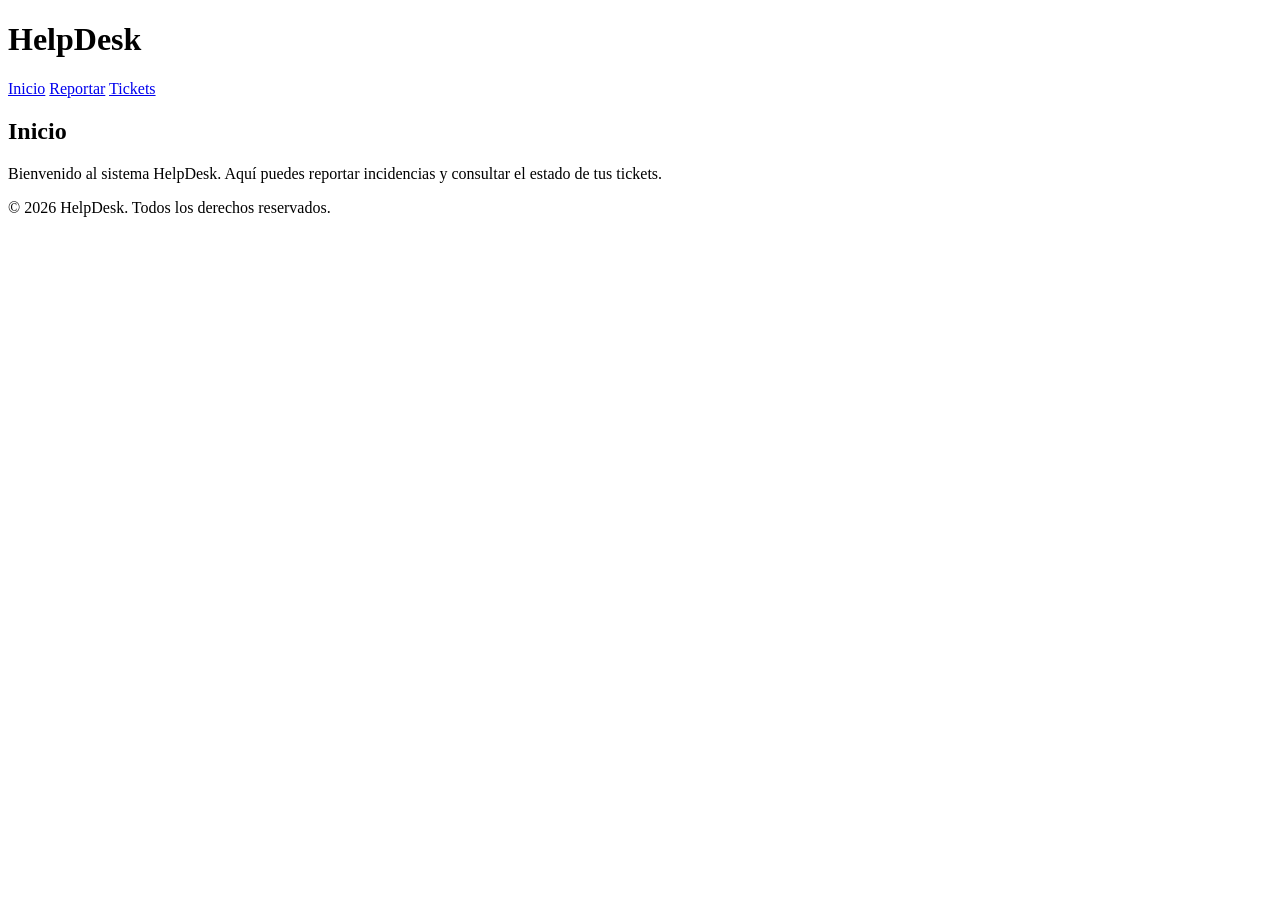
==== index.html @ 75b78d47 "Maquetación HTML inicial" ====
<!DOCTYPE html>
<html lang="es">
<head>
  <meta charset="UTF-8">
  <meta name="viewport" content="width=device-width, initial-scale=1.0">
  <title>HelpDesk - Inicio</title>
</head>
<body>
  <header>
    <h1>HelpDesk</h1>
    <nav>
      <a href="index.html">Inicio</a>
      <a href="reportar.html">Reportar</a>
      <a href="tickets.html">Tickets</a>
    </nav>
  </header>

  <main>
    <section>
      <h2>Inicio</h2>
      <p>Bienvenido al sistema HelpDesk. Aquí puedes reportar incidencias y consultar el estado de tus tickets.</p>
    </section>
  </main>

  <footer>
    <p>&copy; 2026 HelpDesk. Todos los derechos reservados.</p>
  </footer>
</body>
</html>
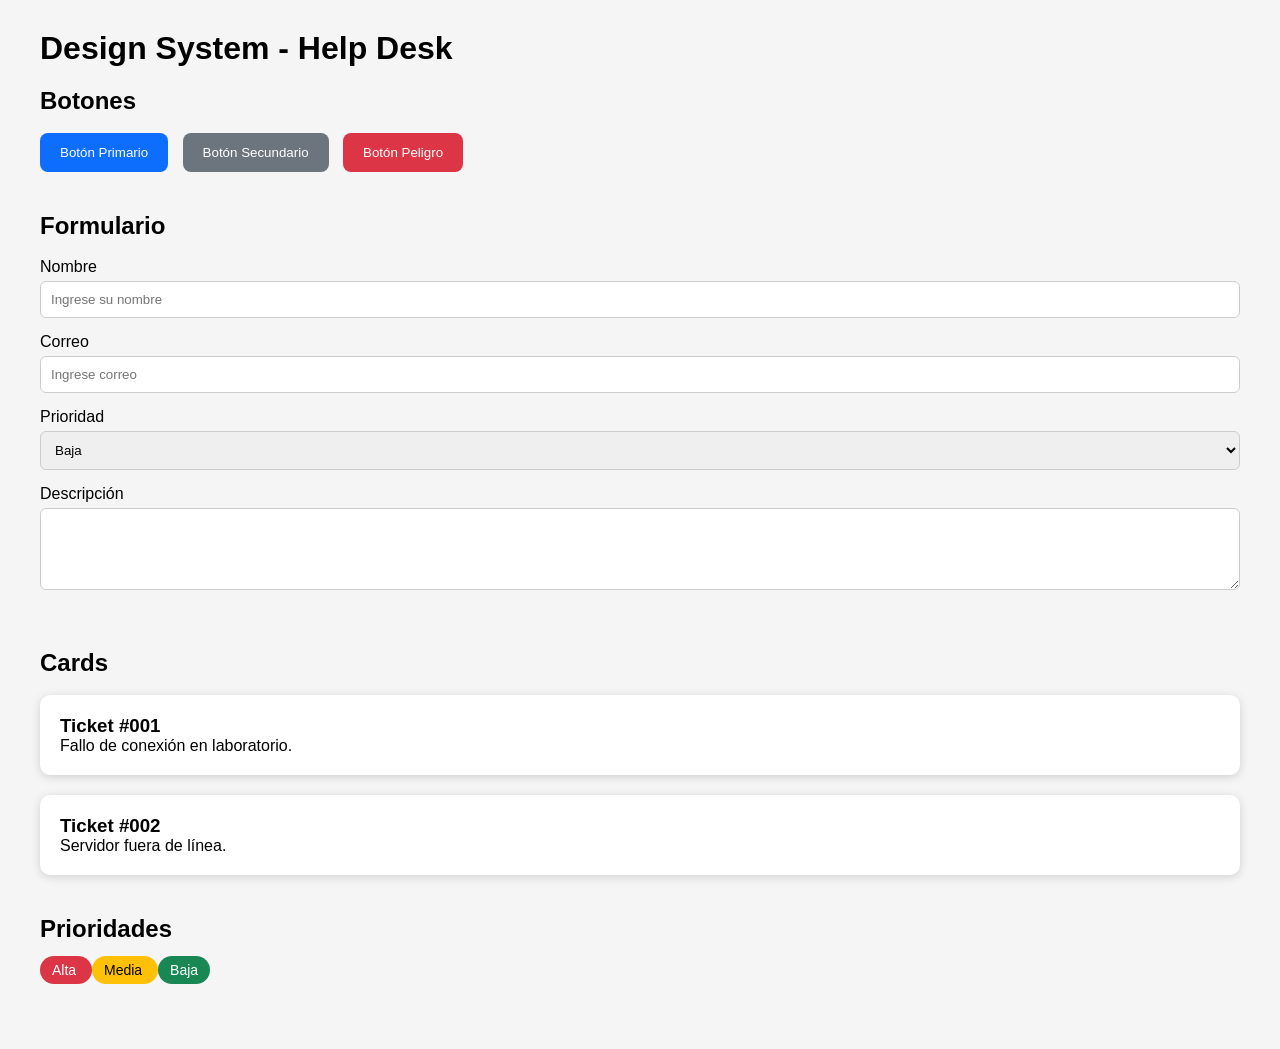
==== commit 1774113a: "Actividad 5 UI Kit" ====
--- a/index.html
+++ b/index.html
@@ -1,29 +1,132 @@
 <!DOCTYPE html>
 <html lang="es">
+
 <head>
-  <meta charset="UTF-8">
-  <meta name="viewport" content="width=device-width, initial-scale=1.0">
-  <title>HelpDesk - Inicio</title>
+<meta charset="UTF-8">
+<meta name="viewport" content="width=device-width, initial-scale=1.0">
+<title>UI Kit Help Desk</title>
+
+<link rel="stylesheet" href="style.css">
+
 </head>
+
 <body>
-  <header>
-    <h1>HelpDesk</h1>
-    <nav>
-      <a href="index.html">Inicio</a>
-      <a href="reportar.html">Reportar</a>
-      <a href="tickets.html">Tickets</a>
-    </nav>
-  </header>
 
-  <main>
-    <section>
-      <h2>Inicio</h2>
-      <p>Bienvenido al sistema HelpDesk. Aquí puedes reportar incidencias y consultar el estado de tus tickets.</p>
-    </section>
-  </main>
+<div class="container">
 
-  <footer>
-    <p>&copy; 2026 HelpDesk. Todos los derechos reservados.</p>
-  </footer>
+<h1>Design System - Help Desk</h1>
+
+<!-- BOTONES -->
+
+<div class="section">
+
+<h2>Botones</h2>
+
+<br>
+
+<button class="btn btn-primary">
+Botón Primario
+</button>
+
+<button class="btn btn-secondary">
+Botón Secundario
+</button>
+
+<button class="btn btn-danger">
+Botón Peligro
+</button>
+
+</div>
+
+<!-- FORMULARIO -->
+
+<div class="section">
+
+<h2>Formulario</h2>
+
+<br>
+
+<form>
+
+<label>Nombre</label>
+
+<input type="text" placeholder="Ingrese su nombre">
+
+<label>Correo</label>
+
+<input type="email" placeholder="Ingrese correo">
+
+<label>Prioridad</label>
+
+<select>
+
+<option>Baja</option>
+<option>Media</option>
+<option>Alta</option>
+
+</select>
+
+<label>Descripción</label>
+
+<textarea rows="4"></textarea>
+
+</form>
+
+</div>
+
+<!-- CARDS -->
+
+<div class="section">
+
+<h2>Cards</h2>
+
+<br>
+
+<div class="card">
+
+<h3>Ticket #001</h3>
+
+<p>
+Fallo de conexión en laboratorio.
+</p>
+
+</div>
+
+<div class="card">
+
+<h3>Ticket #002</h3>
+
+<p>
+Servidor fuera de línea.
+</p>
+
+</div>
+
+</div>
+
+<!-- BADGES -->
+
+<div class="section">
+
+<h2>Prioridades</h2>
+
+<br>
+
+<span class="badge alta">
+Alta
+</span>
+
+<span class="badge media">
+Media
+</span>
+
+<span class="badge baja">
+Baja
+</span>
+
+</div>
+
+</div>
+
 </body>
-</html>+</html>
--- a/style.css
+++ b/style.css
@@ -0,0 +1,137 @@
+
+/* =========================
+   VARIABLES DEL SISTEMA
+========================= */
+
+:root{
+    --primary:#0d6efd;
+    --secondary:#6c757d;
+    --success:#198754;
+    --warning:#ffc107;
+    --danger:#dc3545;
+    --light:#f8f9fa;
+    --dark:#212529;
+
+    --font-main: Arial, sans-serif;
+}
+
+/* =========================
+   CONFIGURACIÓN GENERAL
+========================= */
+
+*{
+    margin:0;
+    padding:0;
+    box-sizing:border-box;
+}
+
+body{
+    font-family:var(--font-main);
+    background:#f5f5f5;
+    padding:30px;
+}
+
+.container{
+    max-width:1200px;
+    margin:auto;
+}
+
+h1{
+    margin-bottom:20px;
+}
+
+.section{
+    margin-bottom:40px;
+}
+
+/* =========================
+   BOTONES
+========================= */
+
+.btn{
+    padding:12px 20px;
+    border:none;
+    border-radius:8px;
+    color:white;
+    cursor:pointer;
+    margin-right:10px;
+}
+
+.btn-primary{
+    background:var(--primary);
+}
+
+.btn-secondary{
+    background:var(--secondary);
+}
+
+.btn-danger{
+    background:var(--danger);
+}
+
+.btn:hover{
+    opacity:.8;
+}
+
+.btn:focus{
+    outline:3px solid #000;
+}
+
+/* =========================
+   FORMULARIOS
+========================= */
+
+input,
+select,
+textarea{
+    width:100%;
+    padding:10px;
+    margin-top:5px;
+    margin-bottom:15px;
+    border:1px solid #ccc;
+    border-radius:6px;
+}
+
+input:focus,
+select:focus,
+textarea:focus{
+    outline:none;
+    box-shadow:0 0 5px var(--primary);
+}
+
+/* =========================
+   CARDS
+========================= */
+
+.card{
+    background:white;
+    padding:20px;
+    border-radius:10px;
+    box-shadow:0 2px 10px rgba(0,0,0,.15);
+    margin-bottom:20px;
+}
+
+/* =========================
+   BADGES
+========================= */
+
+.badge{
+    padding:6px 12px;
+    border-radius:20px;
+    color:white;
+    font-size:14px;
+}
+
+.alta{
+    background:var(--danger);
+}
+
+.media{
+    background:var(--warning);
+    color:black;
+}
+
+.baja{
+    background:var(--success);
+}
+
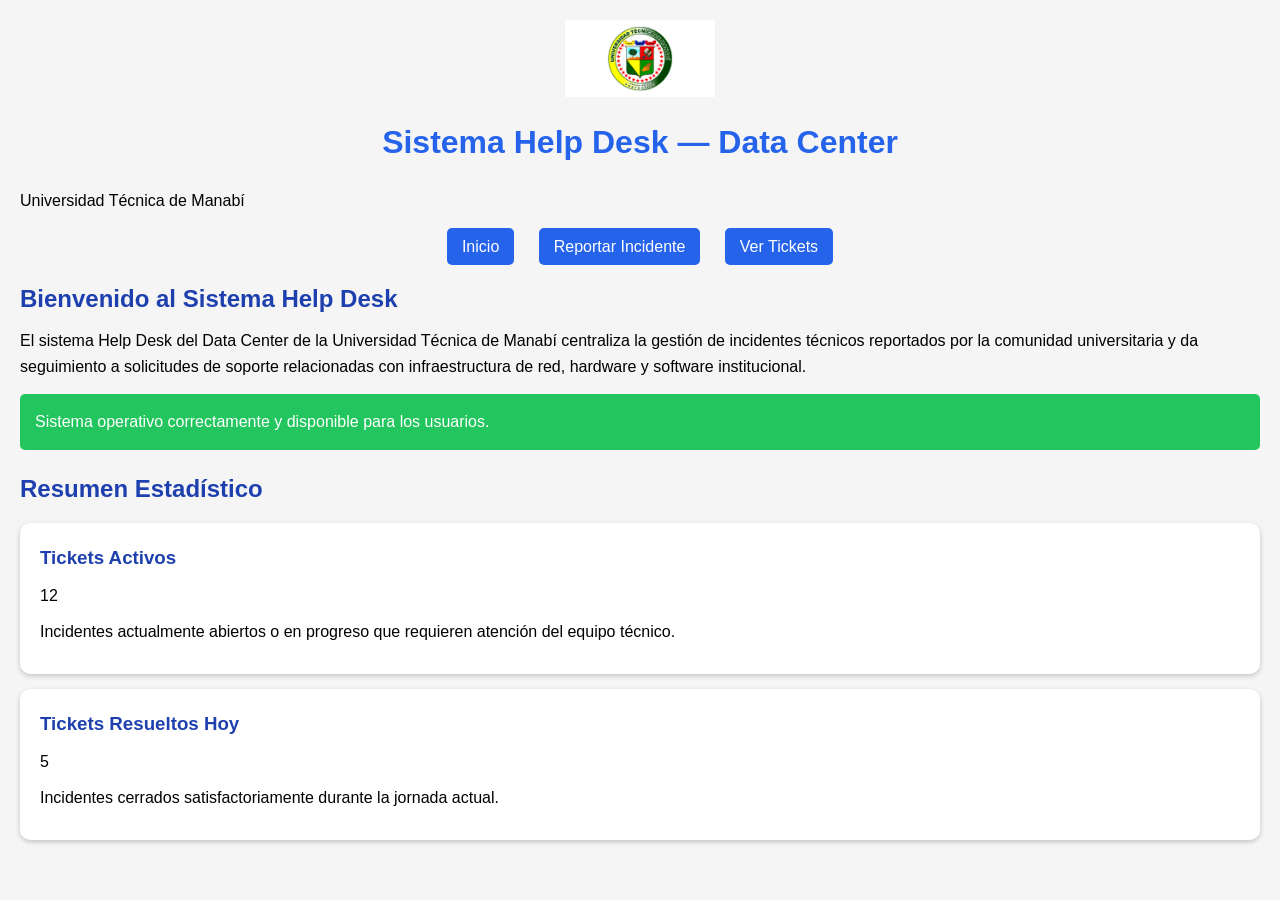
==== commit 26a918b5: "Reorganize structure to match required format" ====
--- a/index.html
+++ b/index.html
@@ -1,132 +1,58 @@
 <!DOCTYPE html>
+
 <html lang="es">
+<head>
+    <meta charset="UTF-8">
+    <meta name="viewport" content="width=device-width, initial-scale=1.0">
+    <title>Sistema Help Desk - Data Center</title>
 
-<head>
-<meta charset="UTF-8">
-<meta name="viewport" content="width=device-width, initial-scale=1.0">
-<title>UI Kit Help Desk</title>
 
 <link rel="stylesheet" href="style.css">
 
+
 </head>
-
 <body>
 
-<div class="container">
 
-<h1>Design System - Help Desk</h1>
+<img src="assets/img/logo.png" alt="Logo UTM" width="150">
 
-<!-- BOTONES -->
+<h1>Sistema Help Desk — Data Center</h1>
 
-<div class="section">
+<p>Universidad Técnica de Manabí</p>
 
-<h2>Botones</h2>
+<ul>
+    <li><a href="index.html">Inicio</a></li>
+    <li><a href="reportar.html">Reportar Incidente</a></li>
+    <li><a href="tickets.html">Ver Tickets</a></li>
+</ul>
 
-<br>
+<h2>Bienvenido al Sistema Help Desk</h2>
 
-<button class="btn btn-primary">
-Botón Primario
-</button>
+<p>
+    El sistema Help Desk del Data Center de la Universidad Técnica de Manabí
+    centraliza la gestión de incidentes técnicos reportados por la comunidad
+    universitaria y da seguimiento a solicitudes de soporte relacionadas con
+    infraestructura de red, hardware y software institucional.
+</p>
 
-<button class="btn btn-secondary">
-Botón Secundario
-</button>
-
-<button class="btn btn-danger">
-Botón Peligro
-</button>
-
+<div class="alerta-exito">
+    Sistema operativo correctamente y disponible para los usuarios.
 </div>
 
-<!-- FORMULARIO -->
-
-<div class="section">
-
-<h2>Formulario</h2>
-
-<br>
-
-<form>
-
-<label>Nombre</label>
-
-<input type="text" placeholder="Ingrese su nombre">
-
-<label>Correo</label>
-
-<input type="email" placeholder="Ingrese correo">
-
-<label>Prioridad</label>
-
-<select>
-
-<option>Baja</option>
-<option>Media</option>
-<option>Alta</option>
-
-</select>
-
-<label>Descripción</label>
-
-<textarea rows="4"></textarea>
-
-</form>
-
-</div>
-
-<!-- CARDS -->
-
-<div class="section">
-
-<h2>Cards</h2>
-
-<br>
+<h2>Resumen Estadístico</h2>
 
 <div class="card">
-
-<h3>Ticket #001</h3>
-
-<p>
-Fallo de conexión en laboratorio.
-</p>
-
+    <h3>Tickets Activos</h3>
+    <p>12</p>
+    <p>Incidentes actualmente abiertos o en progreso que requieren atención del equipo técnico.</p>
 </div>
 
 <div class="card">
-
-<h3>Ticket #002</h3>
-
-<p>
-Servidor fuera de línea.
-</p>
-
+    <h3>Tickets Resueltos Hoy</h3>
+    <p>5</p>
+    <p>Incidentes cerrados satisfactoriamente durante la jornada actual.</p>
 </div>
 
-</div>
-
-<!-- BADGES -->
-
-<div class="section">
-
-<h2>Prioridades</h2>
-
-<br>
-
-<span class="badge alta">
-Alta
-</span>
-
-<span class="badge media">
-Media
-</span>
-
-<span class="badge baja">
-Baja
-</span>
-
-</div>
-
-</div>
 
 </body>
 </html>
--- a/style.css
+++ b/style.css
@@ -1,23 +1,12 @@
-
-/* =========================
-   VARIABLES DEL SISTEMA
-========================= */
-
 :root{
-    --primary:#0d6efd;
-    --secondary:#6c757d;
-    --success:#198754;
-    --warning:#ffc107;
-    --danger:#dc3545;
-    --light:#f8f9fa;
-    --dark:#212529;
-
-    --font-main: Arial, sans-serif;
+    --color-primario:#2563eb;
+    --color-secundario:#1e40af;
+    --color-exito:#22c55e;
+    --color-error:#ef4444;
+    --color-fondo:#f5f5f5;
+    --color-blanco:#ffffff;
+    --fuente:Arial, sans-serif;
 }
-
-/* =========================
-   CONFIGURACIÓN GENERAL
-========================= */
 
 *{
     margin:0;
@@ -26,112 +15,151 @@
 }
 
 body{
-    font-family:var(--font-main);
-    background:#f5f5f5;
-    padding:30px;
+    font-family:var(--fuente);
+    background-color:var(--color-fondo);
+    padding:20px;
+    line-height:1.6;
 }
 
-.container{
-    max-width:1200px;
+img{
+    display:block;
     margin:auto;
 }
 
 h1{
-    margin-bottom:20px;
+    color:var(--color-primario);
+    text-align:center;
+    margin:20px 0;
 }
 
-.section{
-    margin-bottom:40px;
+h2{
+    color:var(--color-secundario);
+    margin-top:20px;
+    margin-bottom:10px;
 }
 
-/* =========================
-   BOTONES
-========================= */
+h3{
+    color:var(--color-secundario);
+    margin-bottom:10px;
+}
+
+p{
+    margin-bottom:10px;
+}
+
+ul{
+    list-style:none;
+    margin:20px 0;
+    text-align:center;
+}
+
+ul li{
+    display:inline-block;
+    margin:0 10px;
+}
+
+ul li a{
+    text-decoration:none;
+    background-color:var(--color-primario);
+    color:white;
+    padding:10px 15px;
+    border-radius:5px;
+}
+
+ul li a:hover{
+    background-color:var(--color-secundario);
+}
+
+/* TARJETAS */
+
+.card{
+    background-color:white;
+    padding:20px;
+    margin-top:15px;
+    border-radius:10px;
+    box-shadow:0 2px 5px rgba(0,0,0,0.2);
+}
+
+/* BOTONES */
 
 .btn{
-    padding:12px 20px;
+    background-color:var(--color-primario);
+    color:white;
+    padding:10px 20px;
     border:none;
-    border-radius:8px;
-    color:white;
+    border-radius:5px;
     cursor:pointer;
-    margin-right:10px;
-}
-
-.btn-primary{
-    background:var(--primary);
-}
-
-.btn-secondary{
-    background:var(--secondary);
-}
-
-.btn-danger{
-    background:var(--danger);
 }
 
 .btn:hover{
-    opacity:.8;
+    background-color:var(--color-secundario);
 }
 
-.btn:focus{
-    outline:3px solid #000;
+/* FORMULARIOS */
+
+form{
+    background-color:white;
+    padding:20px;
+    border-radius:10px;
+    box-shadow:0 2px 5px rgba(0,0,0,0.2);
+    margin-top:20px;
 }
 
-/* =========================
-   FORMULARIOS
-========================= */
+label{
+    display:block;
+    margin-top:10px;
+    margin-bottom:5px;
+}
 
 input,
-select,
-textarea{
+textarea,
+select{
     width:100%;
     padding:10px;
-    margin-top:5px;
+    border:1px solid #ccc;
+    border-radius:5px;
     margin-bottom:15px;
-    border:1px solid #ccc;
-    border-radius:6px;
 }
 
-input:focus,
-select:focus,
-textarea:focus{
-    outline:none;
-    box-shadow:0 0 5px var(--primary);
+textarea{
+    height:120px;
 }
 
-/* =========================
-   CARDS
-========================= */
+/* ALERTAS */
 
-.card{
-    background:white;
-    padding:20px;
-    border-radius:10px;
-    box-shadow:0 2px 10px rgba(0,0,0,.15);
-    margin-bottom:20px;
+.alerta-exito{
+    background-color:var(--color-exito);
+    color:white;
+    padding:15px;
+    border-radius:5px;
+    margin-top:15px;
 }
 
-/* =========================
-   BADGES
-========================= */
-
-.badge{
-    padding:6px 12px;
-    border-radius:20px;
+.alerta-error{
+    background-color:var(--color-error);
     color:white;
-    font-size:14px;
+    padding:15px;
+    border-radius:5px;
+    margin-top:15px;
 }
 
-.alta{
-    background:var(--danger);
+/* TABLAS */
+
+table{
+    width:100%;
+    border-collapse:collapse;
+    background:white;
+    margin-top:20px;
 }
 
-.media{
-    background:var(--warning);
-    color:black;
+table th,
+table td{
+    border:1px solid #ddd;
+    padding:10px;
+    text-align:center;
 }
 
-.baja{
-    background:var(--success);
-}
-
+table th{
+    background-color:var(--color-primario);
+    color:white;
+}
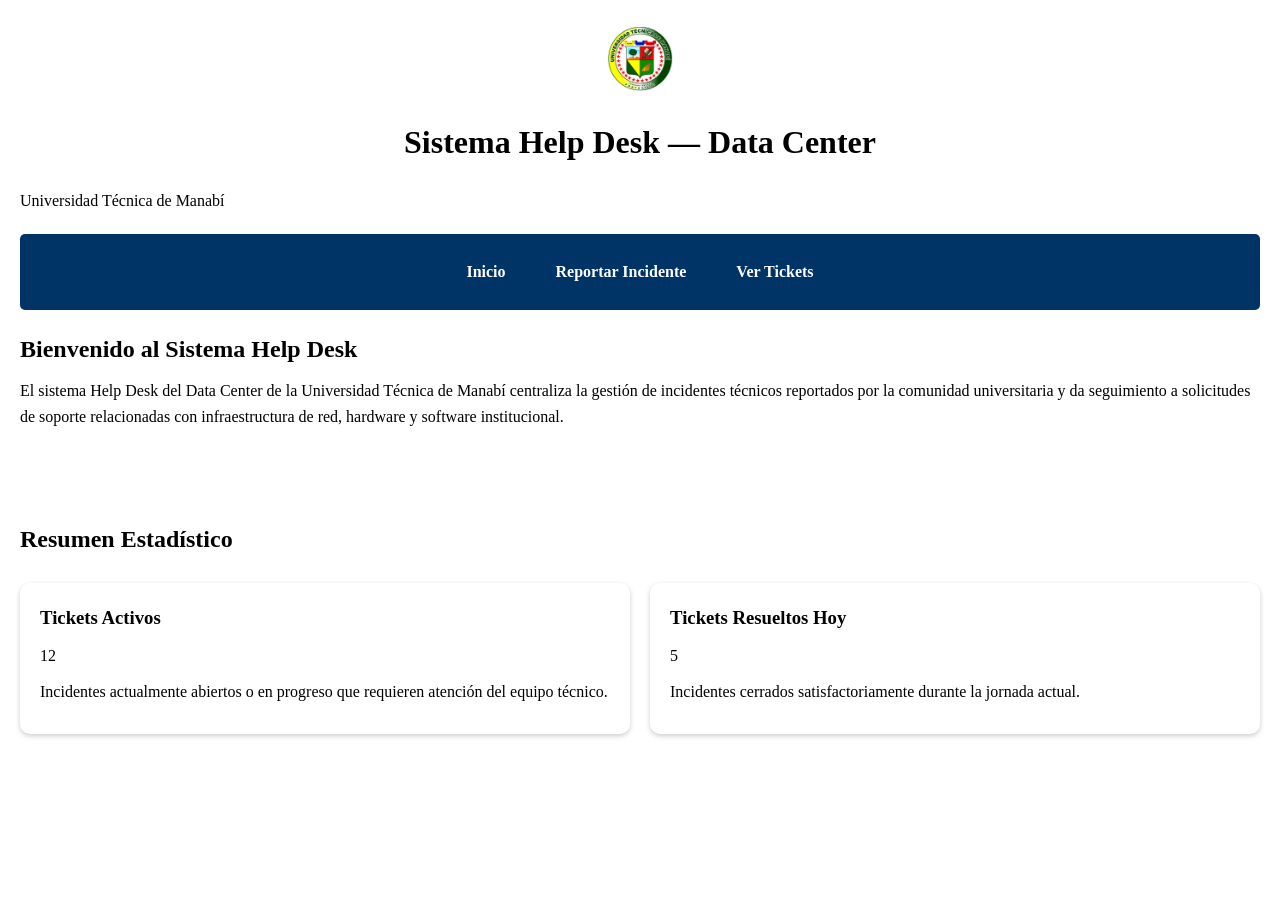
==== commit 7109bd97: "Actividad 6 Responsive Layout" ====
--- a/index.html
+++ b/index.html
@@ -1,18 +1,14 @@
+
 <!DOCTYPE html>
-
 <html lang="es">
 <head>
     <meta charset="UTF-8">
     <meta name="viewport" content="width=device-width, initial-scale=1.0">
     <title>Sistema Help Desk - Data Center</title>
 
-
-<link rel="stylesheet" href="style.css">
-
-
+    <link rel="stylesheet" href="style.css">
 </head>
 <body>
-
 
 <img src="assets/img/logo.png" alt="Logo UTM" width="150">
 
@@ -20,11 +16,11 @@
 
 <p>Universidad Técnica de Manabí</p>
 
-<ul>
-    <li><a href="index.html">Inicio</a></li>
-    <li><a href="reportar.html">Reportar Incidente</a></li>
-    <li><a href="tickets.html">Ver Tickets</a></li>
-</ul>
+<nav class="navbar">
+    <a href="index.html">Inicio</a>
+    <a href="reportar.html">Reportar Incidente</a>
+    <a href="tickets.html">Ver Tickets</a>
+</nav>
 
 <h2>Bienvenido al Sistema Help Desk</h2>
 
@@ -36,23 +32,27 @@
 </p>
 
 <div class="alerta-exito">
-    Sistema operativo correctamente y disponible para los usuarios.
+    Sistema operando correctamente y disponible para los usuarios.
 </div>
 
 <h2>Resumen Estadístico</h2>
 
-<div class="card">
-    <h3>Tickets Activos</h3>
-    <p>12</p>
-    <p>Incidentes actualmente abiertos o en progreso que requieren atención del equipo técnico.</p>
+<div class="dashboard">
+
+    <div class="card">
+        <h3>Tickets Activos</h3>
+        <p>12</p>
+        <p>Incidentes actualmente abiertos o en progreso que requieren atención del equipo técnico.</p>
+    </div>
+
+    <div class="card">
+        <h3>Tickets Resueltos Hoy</h3>
+        <p>5</p>
+        <p>Incidentes cerrados satisfactoriamente durante la jornada actual.</p>
+    </div>
+
 </div>
-
-<div class="card">
-    <h3>Tickets Resueltos Hoy</h3>
-    <p>5</p>
-    <p>Incidentes cerrados satisfactoriamente durante la jornada actual.</p>
-</div>
-
 
 </body>
 </html>
+
--- a/style.css
+++ b/style.css
@@ -1,3 +1,4 @@
+```css
 :root{
     --color-primario:#2563eb;
     --color-secundario:#1e40af;
@@ -47,33 +48,49 @@
     margin-bottom:10px;
 }
 
-ul{
-    list-style:none;
+/* NAVBAR */
+
+.navbar{
+    display:flex;
+    justify-content:center;
+    gap:20px;
+    background:#003366;
+    padding:15px;
+    border-radius:5px;
+    flex-wrap:wrap;
     margin:20px 0;
-    text-align:center;
-}
-
-ul li{
-    display:inline-block;
-    margin:0 10px;
-}
-
-ul li a{
+}
+
+.navbar a{
+    color:white;
     text-decoration:none;
     background-color:var(--color-primario);
-    color:white;
     padding:10px 15px;
     border-radius:5px;
-}
-
-ul li a:hover{
+    font-weight:bold;
+}
+
+.navbar a:hover{
     background-color:var(--color-secundario);
 }
 
-/* TARJETAS */
+/* DASHBOARD */
+
+.dashboard{
+    display:flex;
+    gap:20px;
+    flex-wrap:wrap;
+}
+
+.dashboard .card{
+    flex:1;
+    min-width:250px;
+}
+
+/* CARDS */
 
 .card{
-    background-color:white;
+    background:white;
     padding:20px;
     margin-top:15px;
     border-radius:10px;
@@ -95,10 +112,15 @@
     background-color:var(--color-secundario);
 }
 
-/* FORMULARIOS */
+/* FORMULARIO */
+
+.formulario{
+    max-width:700px;
+    margin:auto;
+}
 
 form{
-    background-color:white;
+    background:white;
     padding:20px;
     border-radius:10px;
     box-shadow:0 2px 5px rgba(0,0,0,0.2);
@@ -143,7 +165,11 @@
     margin-top:15px;
 }
 
-/* TABLAS */
+/* TABLA */
+
+.tabla-responsive{
+    overflow-x:auto;
+}
 
 table{
     width:100%;
@@ -152,14 +178,40 @@
     margin-top:20px;
 }
 
-table th,
-table td{
+th,
+td{
     border:1px solid #ddd;
-    padding:10px;
+    padding:12px;
     text-align:center;
 }
 
-table th{
+th{
     background-color:var(--color-primario);
     color:white;
-}+}
+
+/* RESPONSIVE */
+
+@media (max-width:768px){
+
+    .navbar{
+        flex-direction:column;
+        align-items:center;
+    }
+
+    .dashboard{
+        flex-direction:column;
+    }
+
+    input,
+    select,
+    textarea{
+        width:100%;
+    }
+
+    table{
+        width:100%;
+    }
+
+}
+```
